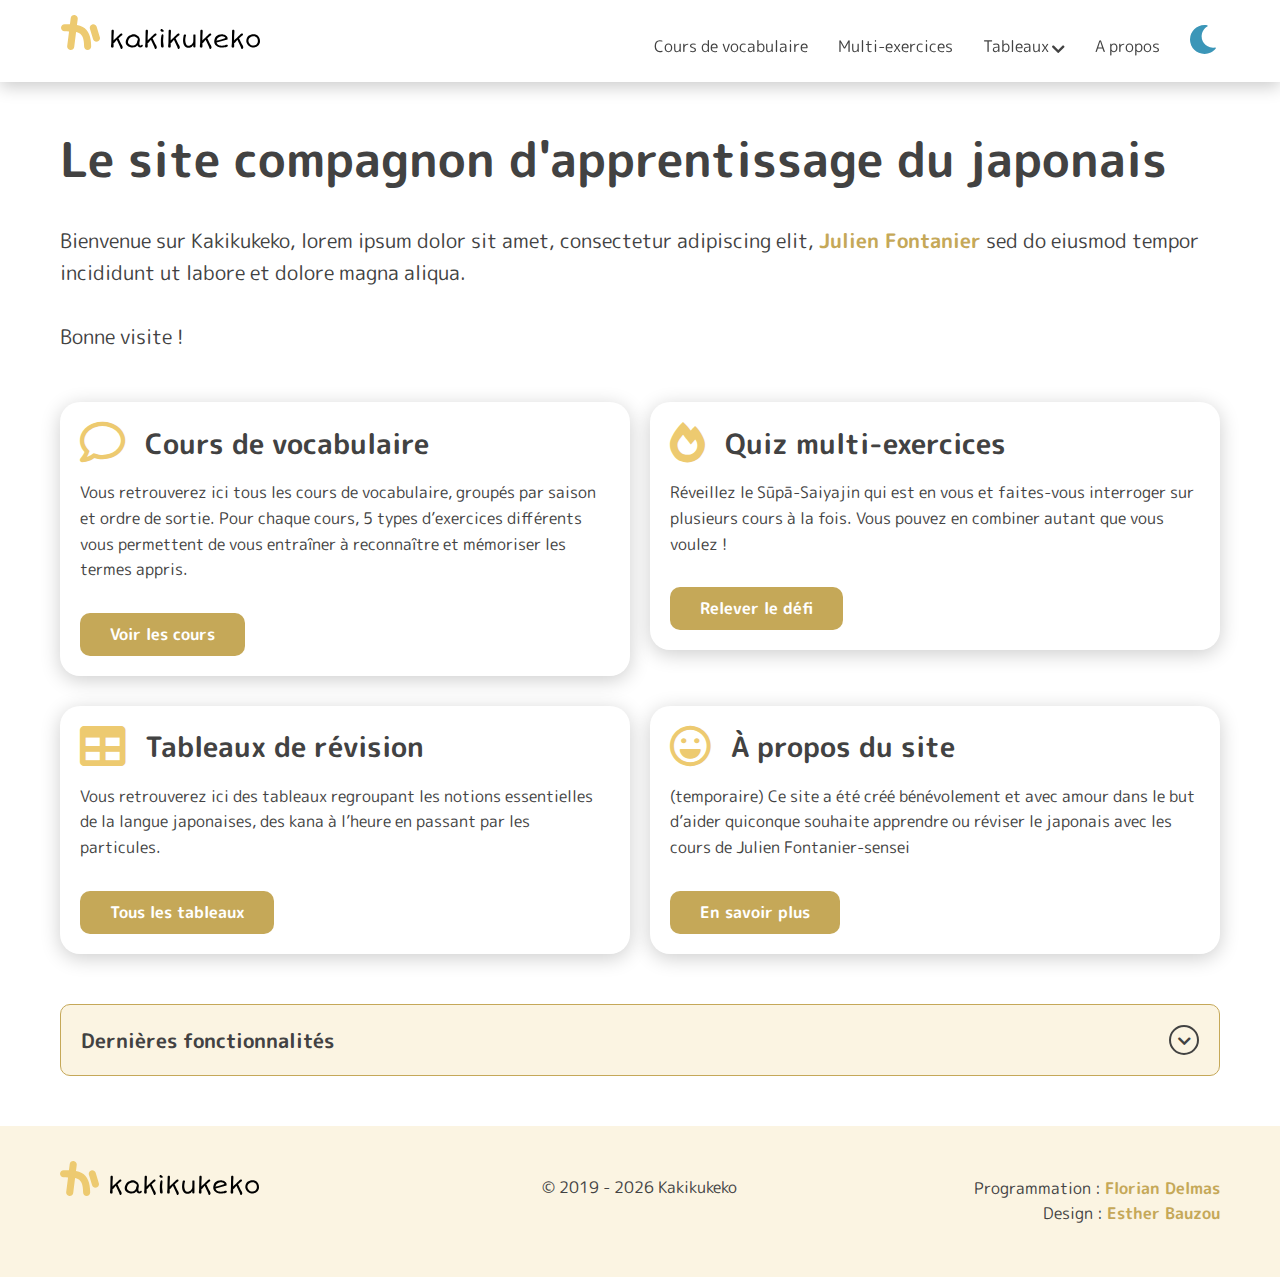
==== index.html @ 46f6f4e2 "added some classes + first draft of index page" ====
<!DOCTYPE html>
<html lang="fr">
<head>
  <meta charset="UTF-8">
  <meta http-equiv="X-UA-Compatible" content="IE=edge">
  <meta name="viewport" content="width=device-width, initial-scale=1.0">
  <title>Accueil | Kakikukeko</title>
  <link rel="stylesheet" href="styles/css/index.css">
  <link rel="stylesheet" href="styles/css/iconfont.css">
</head>
<body>

  <nav class="nav">
    <div class="nav-wrapper wrapper">
      <div class="nav-header">
        <a href="" class="nav-header--link">
          <div class="nav-header--logo"></div>
        </a>
        <div class="nav-header-hamburger" id="menuburger">
          <div class="bar bar1"></div>
          <div class="bar bar2"></div>
          <div class="bar bar3"></div>
        </div>
      </div>
      <div class="nav-container" id="menunavlist">
        <ul class="nav-menu">
          <li class="nav-menu-item">
            <a href="" class="nav-menu-item--link">Cours de vocabulaire</a>
          </li>
          <li class="nav-menu-item">
            <a href="" class="nav-menu-item--link">Multi-exercices</a>
          </li>
          <li class="nav-menu-item nav-menu-dropdown" id="menudrop">
            <span class="nav-menu-item--link">Tableaux</span>
            <span class="icon-chevron-left" id="menudropicon"></span>
            <ul class="nav-menu-dropdown-list" id="menudroplist">
              <li class="nav-menu-dropdown-list-item"><a href="" class="nav-menu-dropdown-list-item--link">Les kana</a></li>
              <li class="nav-menu-dropdown-list-item"><a href="" class="nav-menu-dropdown-list-item--link">Les nombres</a></li>
              <li class="nav-menu-dropdown-list-item"><a href="" class="nav-menu-dropdown-list-item--link">L'heure</a></li>
              <li class="nav-menu-dropdown-list-item"><a href="" class="nav-menu-dropdown-list-item--link">Les dates</a></li>
              <li class="nav-menu-dropdown-list-item"><a href="" class="nav-menu-dropdown-list-item--link">Les particules</a></li>
            </ul>
          </li>
          <li class="nav-menu-item">
            <a href="" class="nav-menu-item--link">A propos</a>
          </li>
        </ul>
        <div class="mode-dsk mode-dsk-toggle">
          <div class="mode-toggle">
            <span class="mode-dsk--sun icon-sun" title="Light mode"></span>
            <span class="mode-dsk--moon icon-moon" title="Dark mode"></span>
          </div>
        </div>
        <div class="mode-mob">
          <span class="icon-sun"></span>
          <label class="mode-mob-switch">
            <input type="checkbox" class="mode-mob-switch--input">
            <span class="mode-mob-switch--slider mode-mob-toggle" id="mode-mob-toggle"><span class="mode-mob-switch--slider--circle"></span></span>
          </label>
          <span class="icon-moon"></span>
        </div>
      </div> <!-- .nav-container -->
    </div>
  </nav>

  <main class="main">
    <div class="wrapper">
      <h1 class="page-title">Le site compagnon d'apprentissage du japonais</h1>
      <p class="regular-text">Bienvenue sur Kakikukeko, lorem ipsum dolor sit amet, consectetur adipiscing elit, <a href="">Julien Fontanier</a> sed do eiusmod tempor incididunt ut labore et dolore magna aliqua.<br><br>Bonne visite !</p>
      <section class="page-section">
        <div class="grid-2">
          <div class="grid-item">
            <div class="box-item">
              <h2 class="secondary-heading flex-heading">
                <span class="icon-bubble flex-heading--icon"></span>
                Cours de vocabulaire
              </h2>
              <p class="box-item--text">Vous retrouverez ici tous les cours de vocabulaire, groupés par saison et ordre de sortie. Pour chaque cours, 5 types d’exercices différents vous permettent de vous entraîner à reconnaître et mémoriser les termes appris.</p>
              <div class="subsection">
                <a href="" class="button-primary">
                  Voir les cours
                </a>
              </div>
            </div>
          </div> <!-- .grid-item -->
          <div class="grid-item">
            <div class="box-item">
              <h2 class="secondary-heading flex-heading">
                <span class="icon-flame flex-heading--icon"></span>
                Quiz multi-exercices
              </h2>
              <p class="box-item--text">Réveillez le Sūpā-Saiyajin qui est en vous et faites-vous interroger sur plusieurs cours à la fois. Vous pouvez en combiner autant que vous voulez !</p>
              <div class="subsection">
                <a href="" class="button-primary">
                  Relever le défi
                </a>
              </div>
            </div>
          </div> <!-- .grid-item -->
          <div class="grid-item">
            <div class="box-item">
              <h2 class="secondary-heading flex-heading">
                <span class="icon-table flex-heading--icon"></span>
                Tableaux de révision
              </h2>
              <p class="box-item--text">Vous retrouverez ici des tableaux regroupant les notions essentielles de la langue japonaises, des kana à l’heure en passant par les particules.</p>
              <div class="subsection">
                <a href="" class="button-primary">
                  Tous les tableaux
                </a>
              </div>
            </div>
          </div> <!-- .grid-item -->
          <div class="grid-item">
            <div class="box-item">
              <h2 class="secondary-heading flex-heading">
                <span class="icon-smiley flex-heading--icon"></span>
                À propos du site
              </h2>
              <p class="box-item--text">(temporaire) Ce site a été créé bénévolement et avec amour dans le but d’aider quiconque souhaite apprendre ou réviser le japonais avec les cours de Julien Fontanier-sensei</p>
              <div class="subsection">
                <a href="" class="button-primary">
                  En savoir plus
                </a>
              </div>
            </div>
          </div> <!-- .grid-item -->
        </div>
      </section>
      <section class="page-section">
        <div class="box-info">
          <div class="accordion">
            <div class="accordion-toggle">
              <h3 class="box-info--heading">Dernières fonctionnalités</h3>
              <span class="icon-chevron-left accordion-toggle--icon"></span>
            </div>
            <div class="accordion-content">
              <ul class="box-info--text">
                <li>blabla</li>
                <li>yyyoooo</li>
                <li>Lorem ipsum dolor sit, amet consectetur adipisicing elit. Fuga reprehenderit sunt debitis ipsam labore corrupti quasi eaque quam accusantium cupiditate?</li>
                <li>Lorem ipsum dolor sit amet, consectetur adipisicing elit. Alias, in?</li>
                <li>caca</li>
              </ul>
            </div>
          </div> <!-- .accordion -->
        </div> <!-- .box-info -->
      </section>
    </div>
  </main>

  <footer class="footer">
    <div class="wrapper">
      <div class="footer-grid">
        <div class="footer--logo"></div>
        <div class="footer-copyright">&copy; 2019 - <script>document.write(new Date().getFullYear())</script> Kakikukeko</div>
        <div class="footer-credits">
          <p class="footer-credits--item">Programmation : <a href="mailto:flo.delmas@protonmail.com" target="_blank" class="footer-credits--item--link">Florian Delmas</a></p>
          <p class="footer-credits--item">Design : <a href="http://petitchampi.me/fr" target="_blank" class="footer-credits--item--link">Esther Bauzou</a></p>
        </div>
      </div>
    </div>
  </footer>

  <script src="scripts/darkmode.js"></script>
  <script src="scripts/dropdown.js"></script>
  <script src="scripts/accordion.js"></script>
  <script src="scripts/nav-tabs.js"></script>
  <script src="scripts/menu.js"></script>
</body>
</html>
---- styles/css/index.css ----
@charset "UTF-8";
@import url("https://fonts.googleapis.com/css2?family=M+PLUS+Rounded+1c:wght@300;400;500;800&display=swap");
:root {
  --color-body: #fff;
  --color-text: #424242;
  --color-primary: #C5A858;
  --color-primary-alt: #edca70;
  --color-primary-background: rgba(237, 202, 112, .2);
  --color-secondary: #3B96B8;
  --color-secondary-background: rgba(59, 150, 184, .2);
  --color-gray-background: rgba(0,0,0,.05);
  --color-subtitles: rgba(0,0,0,.4);
  --color-shadow: rgba(0,0,0,.2);
  --color-green: #549245;
  --color-red: #a94e54;
  --color-table-borders: #d7d7d7;
  --logo-img-path: url("../../assets/img/kakikukeko-logo-lightmode.svg");
}

.darkmode {
  --color-body: #424242;
  --color-text: #fff;
  --color-primary: #edca70;
  --color-primary-alt: #C5A858;
  --color-primary-background: rgba(197, 168, 88, .2);
  --color-secondary: #A1E1FB;
  --color-secondary-background: rgba(161, 225, 251, .2);
  --color-gray-background: rgba(255,255,255,.2);
  --color-subtitles: rgba(255,255,255,.6);
  --color-shadow: rgba(255,255,255,.3);
  --color-green: #97C38C;
  --color-red: #E5A0A4;
  --color-table-borders: #acacac;
  --logo-img-path: url("../../assets/img/kakikukeko-logo-darkmode.svg");
}

.wrapper {
  max-width: 1200px;
  margin: auto;
  padding: 0 20px;
}

.main {
  padding: 50px 0;
  margin-top: 60px;
}
@media screen and (min-width: 768px) {
  .main {
    margin-top: 75px;
  }
}

.page-section {
  margin-top: 50px;
}

.subsection {
  margin-top: 30px;
}

.grid-2 {
  display: grid;
  column-gap: 20px;
  row-gap: 30px;
}
@media screen and (min-width: 768px) {
  .grid-2 {
    grid-template-columns: repeat(2, 1fr);
  }
}

.grid-3 {
  display: grid;
  column-gap: 20px;
  row-gap: 30px;
}
@media screen and (min-width: 768px) {
  .grid-3 {
    grid-template-columns: repeat(2, 1fr);
  }
}
@media screen and (min-width: 892px) {
  .grid-3 {
    grid-template-columns: repeat(3, 1fr);
  }
}

.page-title {
  font-size: 2.5rem;
  font-weight: bold;
  margin-top: 0;
  line-height: 140%;
}
@media screen and (min-width: 768px) {
  .page-title {
    font-size: 3rem;
  }
}

.page-subtitle {
  text-transform: uppercase;
  font-weight: bold;
  margin: 0;
  font-size: 1rem;
  letter-spacing: 0.1rem;
  color: var(--color-subtitles);
}

.secondary-heading {
  font-size: 1.75rem;
  font-weight: bold;
  line-height: 140%;
  margin: 0;
}

.item-heading {
  font-size: 1.75rem;
  font-weight: 400;
  line-height: 140%;
  margin: 0;
}

.regular-text {
  font-size: 1.25rem;
  font-weight: 400;
  line-height: 160%;
}

.small-text {
  font-size: 1rem;
  font-weight: 400;
}

.exercise-word {
  font-size: 3rem;
  font-weight: lighter;
}

.flex-heading {
  display: flex;
  align-items: center;
}
.flex-heading--icon {
  color: var(--color-primary-alt);
  display: inline-block;
  margin-right: 20px;
  font-size: 1.5em;
}

* {
  transition: color ease 0.1s, background-color ease 0.2s;
  box-sizing: border-box;
}

body {
  margin: 0;
  padding: 0;
  background-color: var(--color-body);
  color: var(--color-text);
  font-family: "m plus rounded 1c", sans-serif;
}

a {
  text-decoration: none;
}

p, ul {
  line-height: 160%;
}
p a, ul a {
  color: var(--color-primary);
  text-decoration: none;
  font-weight: bold;
}

.nav {
  overflow: auto;
}
@media screen and (min-width: 892px) {
  .nav {
    position: fixed;
    top: 0;
    left: 0;
    z-index: 10;
    width: 100%;
    display: flex;
    padding-top: 10px;
    background-color: var(--color-body);
    box-shadow: 0px 5px 16px 0px var(--color-shadow);
    overflow: visible;
  }
}
.nav-wrapper {
  display: flex;
  justify-content: space-between;
  width: 100%;
}
.nav-header {
  position: fixed;
  top: 0;
  width: 100%;
  left: 0;
  z-index: 10;
  display: flex;
  justify-content: space-between;
  align-items: center;
  padding: 5px 20px;
  background-color: var(--color-body);
  box-shadow: 0px 5px 16px 0px var(--color-shadow);
}
@media screen and (min-width: 892px) {
  .nav-header {
    display: inline-block;
    position: static;
    flex: 1;
    box-shadow: none;
    padding: 5px 0;
  }
}
.nav-header--link {
  display: inline-block;
}
.nav-header--logo {
  width: 50px;
  height: 35px;
  background: url(../../assets/img/kakikukeko-logo-mobile.svg) no-repeat;
  background-size: contain;
}
@media screen and (min-width: 892px) {
  .nav-header--logo {
    background: var(--logo-img-path) no-repeat center;
    width: 200px;
  }
}
.nav-header-hamburger {
  height: 50px;
  width: 50px;
  padding: 10px;
  margin: 0 -10px 0 0;
  display: flex;
  flex-direction: column;
  justify-content: space-between;
}
@media screen and (min-width: 892px) {
  .nav-header-hamburger {
    display: none;
  }
}
.nav-header-hamburger .bar {
  width: 100%;
  height: 3px;
  background-color: var(--color-text);
  transition: transform ease 0.2s, opacity ease 0.2s;
}
.nav-header-hamburger-open .bar1 {
  transform: translateY(13px) rotate(45deg);
}
.nav-header-hamburger-open .bar2 {
  opacity: 0;
}
.nav-header-hamburger-open .bar3 {
  transform: translateY(-14px) rotate(-45deg);
}
.nav-container {
  position: fixed;
  top: 50px;
  bottom: 0;
  right: 0;
  left: 0;
  z-index: 10;
  overflow: auto;
  background-color: var(--color-body);
  padding: 50px 50px 50px;
  opacity: 0;
  visibility: hidden;
  transition: opacity ease 0.2s, visibility ease 0.2s, background-color ease 0.2s;
}
@media screen and (min-width: 892px) {
  .nav-container {
    visibility: visible;
    opacity: 1;
    background-color: transparent;
    display: flex;
    position: static;
    padding: 0;
    overflow: visible;
  }
}
.nav-container-open {
  opacity: 1;
  visibility: visible;
}
.nav-container .mode-dsk {
  padding: 15px 0 15px 30px;
}
.nav-container .mode-dsk .mode-toggle {
  width: 30px;
}
.nav-menu {
  list-style: none;
  padding: 0;
  margin: 0 0 50px;
  font-size: 1.25rem;
}
@media screen and (min-width: 892px) {
  .nav-menu {
    display: flex;
    margin: 0;
  }
}
.nav-menu-item--link {
  display: inline-block;
  padding: 20px 0;
  color: var(--color-text);
  text-decoration: none;
  font-weight: 400;
  transition: color ease 0.2s;
}
.nav-menu-item--link:hover {
  color: var(--color-primary);
}
@media screen and (min-width: 892px) {
  .nav-menu-item--link {
    padding: 20px 0 20px 30px;
    font-size: 1rem;
  }
}
.nav-menu-item .icon-chevron-left {
  font-size: 1rem;
  display: inline-block;
  padding: 10px 14px;
  transform: rotate(-90deg);
  transition: transform ease 0.2s;
}
.nav-menu-item .icon-chevron-left-rotated {
  transform: rotate(90deg);
}
@media screen and (min-width: 892px) {
  .nav-menu-item .icon-chevron-left-rotated {
    transform: rotate(-90deg);
  }
}
@media screen and (min-width: 892px) {
  .nav-menu-item .icon-chevron-left {
    padding: 0;
    padding-right: 3px;
    font-size: 0.8rem;
  }
}
.nav-menu-dropdown {
  color: var(--color-text);
  position: relative;
}
@media screen and (min-width: 892px) {
  .nav-menu-dropdown:hover > .nav-menu-dropdown-list {
    opacity: 1;
    visibility: visible;
  }
}
.nav-menu-dropdown-list {
  list-style: none;
  font-size: 1rem;
  margin: 0;
  padding-left: 30px;
  transition: all ease 0.4s;
  max-height: 0;
  overflow: hidden;
}
@media screen and (min-width: 892px) {
  .nav-menu-dropdown-list {
    position: absolute;
    opacity: 0;
    visibility: hidden;
    max-height: 1000px;
    z-index: 20;
    background-color: var(--color-body);
    border-radius: 10px;
    box-shadow: 0px 5px 20px 0px var(--color-shadow);
    padding: 10px 30px 10px 50px;
    white-space: nowrap;
  }
}
.nav-menu-dropdown-list-item::marker {
  content: "—  ";
  color: var(--color-primary);
}
.nav-menu-dropdown-list-item--link {
  display: inline-block;
  padding: 10px 0;
  text-decoration: none;
  color: var(--color-text);
  transition: color ease 0.2s;
}
.nav-menu-dropdown-list-item--link:hover {
  color: var(--color-primary);
}
.nav-menu-dropdown .menulist-expanded {
  min-height: 10px;
}

.footer {
  background-color: var(--color-primary-background);
  padding: 50px 0;
}
.footer-grid {
  display: grid;
  text-align: center;
}
@media screen and (min-width: 892px) {
  .footer-grid {
    grid-template-columns: repeat(3, 1fr);
  }
}
.footer--logo {
  background: var(--logo-img-path) no-repeat left;
  width: 200px;
  height: 35px;
  margin: 0 auto 50px;
}
@media screen and (min-width: 892px) {
  .footer--logo {
    margin: -15px 0 0;
  }
}
.footer-credits {
  margin-top: 30px;
}
@media screen and (min-width: 892px) {
  .footer-credits {
    margin: 0;
    text-align: right;
  }
}
.footer-credits--item {
  margin: 0;
}
.footer-credits--item--link {
  text-decoration: none;
  color: var(--color-primary);
  font-weight: bold;
}

.mode-mob {
  display: flex;
  align-items: center;
}
@media screen and (min-width: 892px) {
  .mode-mob {
    display: none;
  }
}
.mode-mob .icon-sun, .mode-mob .icon-moon {
  color: var(--color-primary);
  font-size: 28px;
}
.mode-mob .icon-moon {
  color: var(--color-secondary);
}
.mode-mob-switch {
  position: relative;
  display: inline-block;
  width: 60px;
  height: 36px;
  margin: 0 20px;
}
.mode-mob-switch--input {
  opacity: 0;
  width: 0;
  height: 0;
}
.mode-mob-switch--slider {
  position: absolute;
  cursor: pointer;
  top: 0;
  left: 0;
  right: 0;
  bottom: 0;
  border: 1px solid var(--color-text);
  transition: 0.4s;
  box-shadow: inset 3px 3px 5px rgba(136, 136, 136, 0.5);
  border-radius: 50px;
}
.mode-mob-switch--slider--circle {
  position: absolute;
  content: "";
  height: 26px;
  width: 26px;
  left: 4px;
  bottom: 4px;
  background-color: var(--color-text);
  transition: 0.4s;
  border-radius: 50%;
}

.mode-dsk {
  cursor: pointer;
  display: none;
}
@media screen and (min-width: 892px) {
  .mode-dsk {
    display: inline-block;
  }
}
.mode-dsk--sun, .mode-dsk--moon {
  font-size: 30px;
}
.mode-dsk--sun {
  color: var(--color-primary);
}
.mode-dsk--moon {
  color: var(--color-secondary);
}

.form-label {
  font-size: 1rem;
}
.form-input, .form-select--list {
  display: block;
  width: 100%;
  padding: 0.5rem 0.7rem;
  font-family: inherit;
  font-size: 1rem;
  border-radius: 10px;
  border: 1px solid var(--color-text);
  transition: box-shadow ease 0.2s;
}
.form-input:focus, .form-select--list:focus {
  outline: none;
  box-shadow: 0 0 5px var(--color-secondary);
}
.form-select {
  position: relative;
}
.form-select--list {
  -webkit-appearance: none;
  appearance: none;
  text-rendering: auto;
  cursor: pointer;
}
.form-select--chevron:before {
  color: gray;
  display: inline-block;
  transform: rotate(-90deg);
  position: absolute;
  top: 35%;
  right: 16px;
  pointer-events: none;
}
.form-feedback {
  background-color: var(--color-gray-background);
  border-radius: 10px;
  padding: 20px 30px;
}
.form-feedback--heading {
  margin-top: 0;
  font-weight: bold;
  font-size: 1.25rem;
}
.form-feedback-results {
  display: flex;
  gap: 30px;
  margin: 30px 0;
}
.form-feedback-results--item {
  flex-basis: 50%;
  font-size: 1.75rem;
}
.form-feedback-results--item .icon-check {
  color: var(--color-green);
}
.form-feedback-results--item .icon-cross {
  color: var(--color-red);
}
.form-feedback--helptext {
  margin: 0;
  font-size: 1rem;
}

.check-container {
  display: inline-block;
  position: relative;
  padding-left: 30px;
  cursor: pointer;
  user-select: none;
}
.check-container--checkbox {
  position: absolute;
  opacity: 0;
  cursor: pointer;
  height: 0;
  width: 0;
}
.check-container--checkbox:checked ~ .check-container--checkmark {
  background-color: var(--color-secondary);
}
.check-container--checkbox:checked ~ .check-container--checkmark:after {
  display: block;
}
.check-container--checkmark {
  position: absolute;
  top: 0;
  left: 0;
  height: 20px;
  width: 20px;
  border: 2px solid var(--color-secondary);
  border-radius: 5px;
}
.check-container--checkmark:after {
  content: "";
  position: absolute;
  display: none;
  left: 5px;
  top: 2px;
  width: 5px;
  height: 8px;
  border: solid var(--color-body);
  border-width: 0 2px 2px 0;
  transform: rotate(45deg);
}
.check-container--radio {
  position: absolute;
  opacity: 0;
  cursor: pointer;
  height: 0;
  width: 0;
}
.check-container--radio:checked ~ .check-container--radiomark {
  background-color: var(--color-secondary);
}
.check-container--radio:checked ~ .check-container--radiomark:after {
  display: block;
}
.check-container--radiomark {
  position: absolute;
  top: 0;
  left: 0;
  height: 20px;
  width: 20px;
  border: 2px solid var(--color-secondary);
  border-radius: 50px;
}
.check-container--radiomark:after {
  content: "";
  position: absolute;
  display: none;
  left: 4px;
  top: 4px;
  width: 8px;
  height: 8px;
  border-radius: 50px;
  background-color: var(--color-body);
  transform: rotate(45deg);
}

.button-inner-container {
  display: flex;
  align-items: center;
}
.button-form, .button-primary, .button-secondary, .button-dropdown {
  display: inline-block;
  cursor: pointer;
  border: none;
  padding: 10px 30px;
  font-family: inherit;
  font-size: 1rem;
  border-radius: 10px;
  transition: all ease 0.2s;
}
.button-form span[class*=icon-], .button-primary span[class*=icon-], .button-secondary span[class*=icon-], .button-dropdown span[class*=icon-] {
  margin-right: 12px;
}
.button-form .icon-file, .button-primary .icon-file, .button-secondary .icon-file, .button-dropdown .icon-file {
  font-size: 1.5rem;
  line-height: 0;
}
.button-form .icon-file:before, .button-primary .icon-file:before, .button-secondary .icon-file:before, .button-dropdown .icon-file:before {
  margin-right: 10px;
}
.button-form {
  color: var(--color-body);
  background-color: var(--color-secondary);
  font-weight: bold;
}
.button-form:hover {
  opacity: 0.8;
}
.button-primary {
  color: var(--color-body);
  background-color: var(--color-primary);
  font-weight: bold;
}
.button-primary:hover {
  opacity: 0.8;
}
.button-primary span[class*=icon-] {
  color: var(--color-body);
}
.button-secondary {
  color: var(--color-text);
  background-color: var(--color-body);
  border: 2px solid var(--color-primary);
  font-weight: 500;
  padding: 8px 28px;
}
.button-secondary:hover {
  background-color: var(--color-primary-background);
}
.button-secondary span[class*=icon-] {
  color: var(--color-primary);
}
.button-dropdown {
  background-color: var(--color-body);
  color: var(--color-text);
  border: 2px solid var(--color-secondary);
  font-weight: 500;
  padding: 8px 35px 8px 20px;
  position: relative;
}
.button-dropdown:hover, .button-dropdown:focus {
  background-color: var(--color-secondary-background);
}
.button-dropdown .icon-chevron-left:before {
  display: inline-block;
  transform: rotate(-90deg);
  position: absolute;
  top: 38%;
  right: 16px;
  font-size: 0.7rem;
  pointer-events: none;
  margin-right: 0;
}
.button-dropdown-content {
  visibility: hidden;
  opacity: 0;
  position: absolute;
  top: 45px;
  background-color: var(--color-body);
  min-width: 120px;
  overflow: auto;
  border-radius: 10px;
  box-shadow: 0px 5px 16px 0px var(--color-shadow);
  z-index: 1;
  transition: visibility ease 0.2s, opacity ease 0.2s;
}
.button-dropdown-content--item {
  color: var(--color-text);
  padding: 12px 16px;
  text-decoration: none;
  display: block;
}
.button-dropdown-content--item:hover {
  background-color: var(--color-secondary-background);
}

.dropdown-container {
  position: relative;
  display: inline-block;
}

.show-dropdown {
  visibility: visible;
  opacity: 1;
}

.box-info {
  background-color: var(--color-primary-background);
  border: 1px solid var(--color-primary);
  border-radius: 10px;
  padding: 20px;
}
.box-info--heading {
  margin: 0;
  font-size: 1.25rem;
}
.box-info--text {
  margin-bottom: 0;
}
.box-item {
  border-radius: 20px;
  padding: 20px;
  box-shadow: 0 4px 20px var(--color-shadow);
}
.box-item--text {
  margin-bottom: 0;
}

.accordion-toggle {
  display: flex;
  gap: 10px;
  justify-content: space-between;
  align-items: center;
  cursor: pointer;
  width: 100%;
  transition: 0.4s;
}
.accordion-toggle--icon {
  display: inline-flex;
  align-items: center;
  justify-content: center;
  width: 30px;
  height: 30px;
  font-size: 0.8rem;
  border: 2px solid var(--color-text);
  border-radius: 50%;
  transform: rotate(-90deg);
  padding: 2px 2px 0 0;
  transition: 0.2s;
}
.accordion-content {
  max-height: 0;
  overflow: hidden;
  transition: max-height 0.2s ease-out;
}
.accordion-show {
  min-height: 100px;
}
.accordion-icon-rotate {
  transform: rotate(90deg);
}

.navtabs {
  display: flex;
}
.navtabs-container {
  display: inline-flex;
  border: 2px solid var(--color-secondary);
  border-radius: 10px;
  overflow: hidden;
  overflow-x: auto;
  max-width: 100%;
  font-size: 0;
}
.navtabs-tablink {
  min-width: 130px;
  display: inline-block;
  cursor: pointer;
  color: var(--color-text);
  background-color: var(--color-body);
  border: none;
  border-right: 2px solid var(--color-secondary);
  padding: 10px 30px;
  font-family: inherit;
  font-size: 1rem;
  font-weight: 500;
  margin: 0;
  transition: background-color ease 0.2s, color ease 0.2s;
}
.navtabs-tablink:last-child {
  border-right: none;
}
.navtabs-tablink:hover {
  background-color: var(--color-secondary-background);
}
.navtabs-tablink-active, .navtabs-tablink-active:hover {
  background-color: var(--color-secondary);
  color: var(--color-body);
}
.navtabs-content {
  margin-top: 30px;
  display: none;
}
.navtabs-content-active {
  display: block;
}

.tcontainer {
  padding: 0;
  overflow: hidden;
}
.tcontainer-header {
  padding: 20px;
}
@media screen and (min-width: 768px) {
  .tcontainer-header {
    display: flex;
    justify-content: space-between;
    gap: 20px;
  }
}
.tcontainer-header--title {
  text-transform: uppercase;
  letter-spacing: 0.1rem;
  font-size: 1rem;
  text-align: center;
  margin: 10px 0;
}
.tcontainer-header-controls {
  display: flex;
  justify-content: space-between;
  align-items: center;
  margin-top: 30px;
  gap: 20px;
}
@media screen and (min-width: 768px) {
  .tcontainer-header-controls {
    margin: 0;
  }
}
.tcontainer-header-controls--icon {
  font-size: 1.5rem;
  cursor: pointer;
}
.tcontainer-table {
  overflow: auto;
}
.tcontainer-table table {
  border-top: 1px solid var(--color-table-borders);
  border-collapse: collapse;
  min-width: 100%;
}
.tcontainer-table table tr:nth-child(even) {
  background-color: var(--color-primary-background);
}
.tcontainer-table table tr th, .tcontainer-table table tr td {
  padding: 10px 20px;
  border-right: 1px solid var(--color-table-borders);
}
.tcontainer-table table tr th:last-child, .tcontainer-table table tr td:last-child {
  border: none;
}
.tcontainer-table table tr th {
  font-weight: 500;
  text-align: left;
}
.tcontainer-table table tbody:last-child {
  border-bottom: none;
}
.tcontainer-table table tbody:nth-child(even) {
  background-color: var(--color-primary-background);
}
.tcontainer-table table tbody .tr-combo {
  border-top: 1px solid var(--color-table-borders);
}
.tcontainer-table table tbody .tr-combo:first-child {
  border-top: none;
}
.tcontainer-table table tbody .tr-combo:nth-child(even) {
  background-color: transparent;
}

.sep-bottom {
  border-bottom: 1px solid var(--color-table-borders);
}

.multiselect {
  display: grid;
  gap: 10px;
}
@media screen and (min-width: 768px) {
  .multiselect {
    grid-template-columns: repeat(2, 1fr);
  }
}
.multiselect-item {
  border: 1px solid var(--color-text);
  border-radius: 10px;
  display: flex;
  overflow: hidden;
  cursor: pointer;
}
.multiselect-item--label {
  display: inline-block;
  height: 100%;
  font-weight: bold;
  font-size: 0.8rem;
  text-transform: uppercase;
  line-height: 200%;
  letter-spacing: 0.1rem;
  padding: 8px 10px;
}
.multiselect-item--label.s1 {
  background-color: var(--color-primary-alt);
}
.multiselect-item--label.s2 {
  background-color: var(--color-primary);
  color: var(--color-body);
}
.multiselect-item--label.bonus {
  background-color: var(--color-primary-background);
}
.multiselect-item--title {
  display: inline-block;
  padding: 8px 10px;
}
.multiselect-item.active {
  background-color: var(--color-green);
  color: var(--color-body);
}
.multiselect-item.active .multiselect-item--label {
  background-color: var(--color-body);
  color: var(--color-text);
}

/*# sourceMappingURL=index.css.map */
---- styles/css/iconfont.css ----
@font-face {
  font-family: 'kakikukeko-iconfont';
  src:  url('../../assets/fonts/kakikukeko-iconfont.eot?kyennj');
  src:  url('../../assets/fonts/kakikukeko-iconfont.eot?kyennj#iefix') format('embedded-opentype'),
    url('../../assets/fonts/kakikukeko-iconfont.ttf?kyennj') format('truetype'),
    url('../../assets/fonts/kakikukeko-iconfont.woff?kyennj') format('woff'),
    url('../../assets/fonts/kakikukeko-iconfont.svg?kyennj#kakikukeko-iconfont') format('svg');
  font-weight: normal;
  font-style: normal;
  font-display: block;
}

[class^="icon-"], [class*=" icon-"] {
  /* use !important to prevent issues with browser extensions that change fonts */
  font-family: 'kakikukeko-iconfont' !important;
  font-style: normal;
  font-weight: normal;
  font-variant: normal;
  text-transform: none;
  line-height: 1;

  /* Better Font Rendering =========== */
  -webkit-font-smoothing: antialiased;
  -moz-osx-font-smoothing: grayscale;
}

.icon-hash:before {
  content: "\e900";
}
.icon-table:before {
  content: "\e901";
}
.icon-smiley:before {
  content: "\e902";
}
.icon-bubble:before {
  content: "\e903";
}
.icon-check:before {
  content: "\e904";
}
.icon-cross:before {
  content: "\e905";
}
.icon-file:before {
  content: "\e906";
}
.icon-shuffle:before {
  content: "\e907";
}
.icon-clock:before {
  content: "\e908";
}
.icon-calendar:before {
  content: "\e909";
}
.icon-moon:before {
  content: "\e90a";
}
.icon-sun:before {
  content: "\e90b";
}
.icon-chevron-left:before {
  content: "\e90c";
}
.icon-flame:before {
  content: "\e90d";
}
.icon-kana-a:before {
  content: "\e90e";
}
.icon-kana-wa:before {
  content: "\e90f";
}
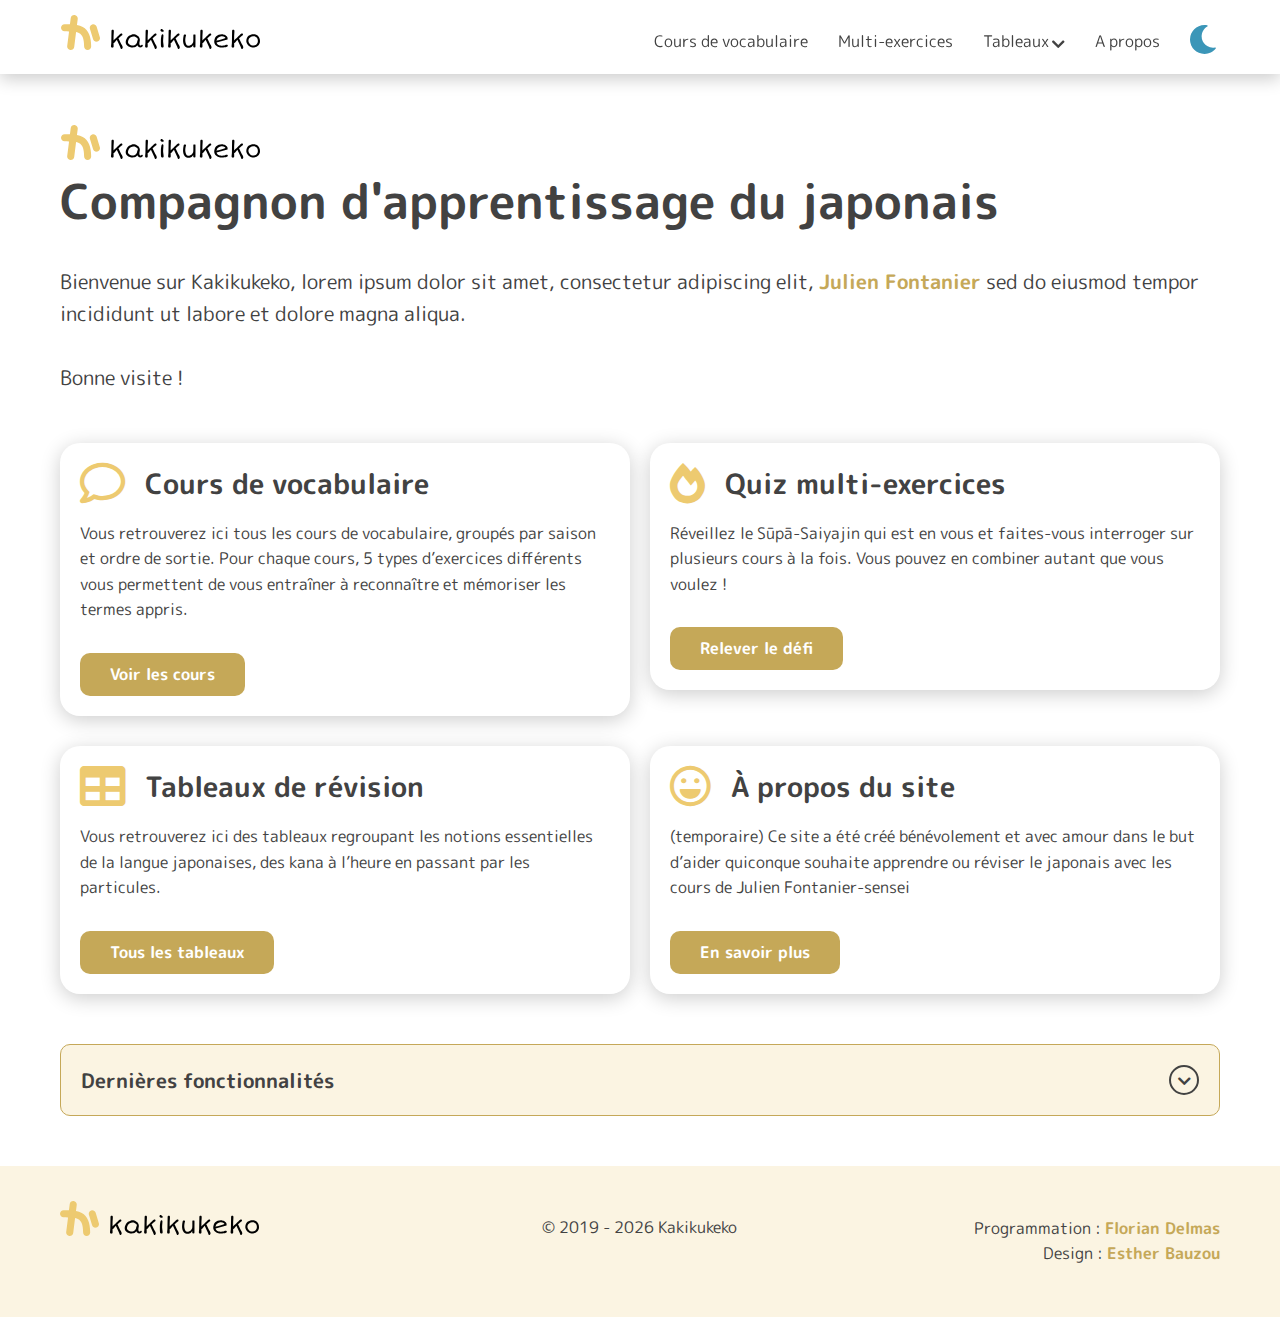
==== commit 80c24f21: "finished homepage layout" ====
--- a/index.html
+++ b/index.html
@@ -65,7 +65,8 @@
 
   <main class="main">
     <div class="wrapper">
-      <h1 class="page-title">Le site compagnon d'apprentissage du japonais</h1>
+      <div class="logo"></div>
+      <h1 class="page-title">Compagnon d'apprentissage du japonais</h1>
       <p class="regular-text">Bienvenue sur Kakikukeko, lorem ipsum dolor sit amet, consectetur adipiscing elit, <a href="">Julien Fontanier</a> sed do eiusmod tempor incididunt ut labore et dolore magna aliqua.<br><br>Bonne visite !</p>
       <section class="page-section">
         <div class="grid-2">
@@ -77,7 +78,7 @@
               </h2>
               <p class="box-item--text">Vous retrouverez ici tous les cours de vocabulaire, groupés par saison et ordre de sortie. Pour chaque cours, 5 types d’exercices différents vous permettent de vous entraîner à reconnaître et mémoriser les termes appris.</p>
               <div class="subsection">
-                <a href="" class="button-primary">
+                <a href="vocabulaire.html" class="button-primary">
                   Voir les cours
                 </a>
               </div>
@@ -91,7 +92,7 @@
               </h2>
               <p class="box-item--text">Réveillez le Sūpā-Saiyajin qui est en vous et faites-vous interroger sur plusieurs cours à la fois. Vous pouvez en combiner autant que vous voulez !</p>
               <div class="subsection">
-                <a href="" class="button-primary">
+                <a href="multi-exo.html" class="button-primary">
                   Relever le défi
                 </a>
               </div>
@@ -105,7 +106,7 @@
               </h2>
               <p class="box-item--text">Vous retrouverez ici des tableaux regroupant les notions essentielles de la langue japonaises, des kana à l’heure en passant par les particules.</p>
               <div class="subsection">
-                <a href="" class="button-primary">
+                <a href="tableaux.html" class="button-primary">
                   Tous les tableaux
                 </a>
               </div>
@@ -119,7 +120,7 @@
               </h2>
               <p class="box-item--text">(temporaire) Ce site a été créé bénévolement et avec amour dans le but d’aider quiconque souhaite apprendre ou réviser le japonais avec les cours de Julien Fontanier-sensei</p>
               <div class="subsection">
-                <a href="" class="button-primary">
+                <a href="a-propos.html" class="button-primary">
                   En savoir plus
                 </a>
               </div>
@@ -136,11 +137,11 @@
             </div>
             <div class="accordion-content">
               <ul class="box-info--text">
-                <li>blabla</li>
-                <li>yyyoooo</li>
+                <li>Lorem ipsum dolor sit, amet consectetur adipisicing elit. Ab, explicabo.</li>
+                <li>Lorem ipsum, dolor sit amet consectetur adipisicing elit. Voluptatem, asperiores!</li>
                 <li>Lorem ipsum dolor sit, amet consectetur adipisicing elit. Fuga reprehenderit sunt debitis ipsam labore corrupti quasi eaque quam accusantium cupiditate?</li>
                 <li>Lorem ipsum dolor sit amet, consectetur adipisicing elit. Alias, in?</li>
-                <li>caca</li>
+                <li>Lorem ipsum dolor sit amet.</li>
               </ul>
             </div>
           </div> <!-- .accordion -->
--- a/styles/css/index.css
+++ b/styles/css/index.css
@@ -89,7 +89,7 @@
   font-size: 2.5rem;
   font-weight: bold;
   margin-top: 0;
-  line-height: 140%;
+  line-height: 130%;
 }
 @media screen and (min-width: 768px) {
   .page-title {
@@ -145,6 +145,15 @@
   display: inline-block;
   margin-right: 20px;
   font-size: 1.5em;
+}
+
+.logo {
+  width: 50px;
+  height: 35px;
+  background: var(--logo-img-path) no-repeat center;
+  background-size: contain;
+  width: 200px;
+  margin-bottom: 10px;
 }
 
 * {
@@ -314,6 +323,7 @@
   color: var(--color-text);
   text-decoration: none;
   font-weight: 400;
+  line-height: 140%;
   transition: color ease 0.2s;
 }
 .nav-menu-item--link:hover {
@@ -387,6 +397,7 @@
 .nav-menu-dropdown-list-item--link {
   display: inline-block;
   padding: 10px 0;
+  font-weight: 400;
   text-decoration: none;
   color: var(--color-text);
   transition: color ease 0.2s;
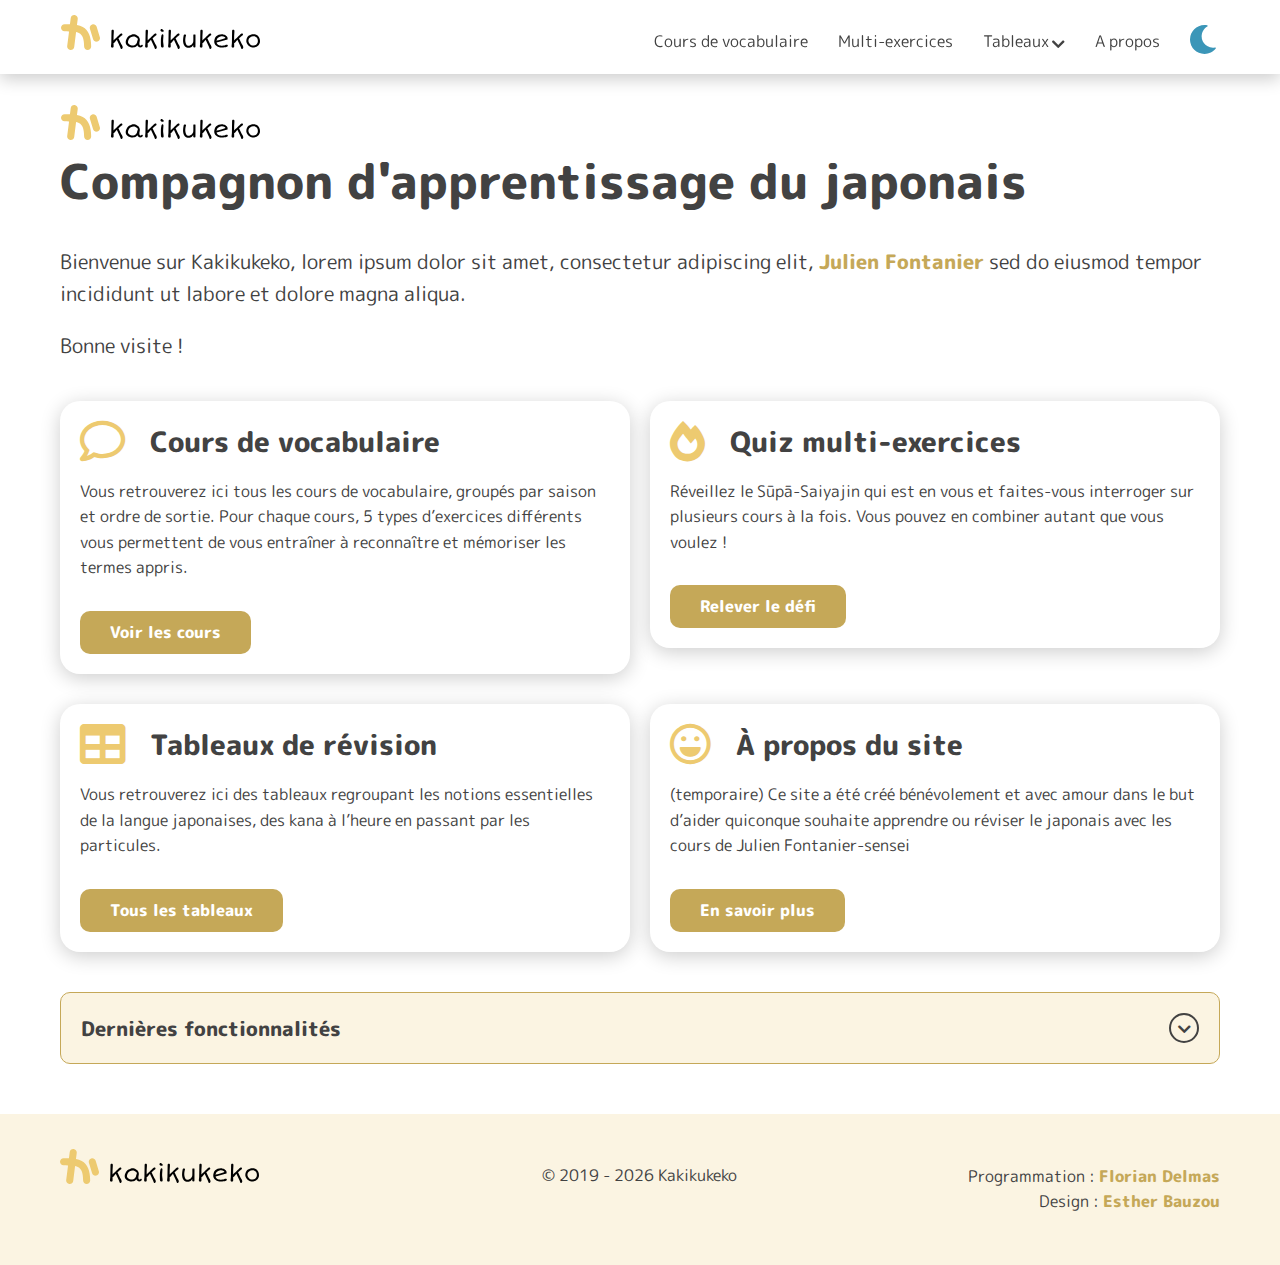
==== commit a80d4d1a: "multiselect script + multi-lesson page" ====
--- a/index.html
+++ b/index.html
@@ -13,7 +13,7 @@
   <nav class="nav">
     <div class="nav-wrapper wrapper">
       <div class="nav-header">
-        <a href="" class="nav-header--link">
+        <a href="index.html" class="nav-header--link">
           <div class="nav-header--logo"></div>
         </a>
         <div class="nav-header-hamburger" id="menuburger">
@@ -25,24 +25,24 @@
       <div class="nav-container" id="menunavlist">
         <ul class="nav-menu">
           <li class="nav-menu-item">
-            <a href="" class="nav-menu-item--link">Cours de vocabulaire</a>
+            <a href="vocabulaire.html" class="nav-menu-item--link">Cours de vocabulaire</a>
           </li>
           <li class="nav-menu-item">
-            <a href="" class="nav-menu-item--link">Multi-exercices</a>
+            <a href="multi-exo.html" class="nav-menu-item--link">Multi-exercices</a>
           </li>
           <li class="nav-menu-item nav-menu-dropdown" id="menudrop">
             <span class="nav-menu-item--link">Tableaux</span>
             <span class="icon-chevron-left" id="menudropicon"></span>
             <ul class="nav-menu-dropdown-list" id="menudroplist">
-              <li class="nav-menu-dropdown-list-item"><a href="" class="nav-menu-dropdown-list-item--link">Les kana</a></li>
-              <li class="nav-menu-dropdown-list-item"><a href="" class="nav-menu-dropdown-list-item--link">Les nombres</a></li>
-              <li class="nav-menu-dropdown-list-item"><a href="" class="nav-menu-dropdown-list-item--link">L'heure</a></li>
-              <li class="nav-menu-dropdown-list-item"><a href="" class="nav-menu-dropdown-list-item--link">Les dates</a></li>
-              <li class="nav-menu-dropdown-list-item"><a href="" class="nav-menu-dropdown-list-item--link">Les particules</a></li>
+              <li class="nav-menu-dropdown-list-item"><a href="tableaux/kana.html" class="nav-menu-dropdown-list-item--link">Les kana</a></li>
+              <li class="nav-menu-dropdown-list-item"><a href="tableaux/nombres.html" class="nav-menu-dropdown-list-item--link">Les nombres</a></li>
+              <li class="nav-menu-dropdown-list-item"><a href="tableaux/heure.html" class="nav-menu-dropdown-list-item--link">L'heure</a></li>
+              <li class="nav-menu-dropdown-list-item"><a href="tableaux/dates.html" class="nav-menu-dropdown-list-item--link">Les dates</a></li>
+              <li class="nav-menu-dropdown-list-item"><a href="tableaux/particules.html" class="nav-menu-dropdown-list-item--link">Les particules</a></li>
             </ul>
           </li>
           <li class="nav-menu-item">
-            <a href="" class="nav-menu-item--link">A propos</a>
+            <a href="a-propos.html" class="nav-menu-item--link">A propos</a>
           </li>
         </ul>
         <div class="mode-dsk mode-dsk-toggle">
@@ -67,7 +67,8 @@
     <div class="wrapper">
       <div class="logo"></div>
       <h1 class="page-title">Compagnon d'apprentissage du japonais</h1>
-      <p class="regular-text">Bienvenue sur Kakikukeko, lorem ipsum dolor sit amet, consectetur adipiscing elit, <a href="">Julien Fontanier</a> sed do eiusmod tempor incididunt ut labore et dolore magna aliqua.<br><br>Bonne visite !</p>
+      <p class="regular-text">Bienvenue sur Kakikukeko, lorem ipsum dolor sit amet, consectetur adipiscing elit, <a href="">Julien Fontanier</a> sed do eiusmod tempor incididunt ut labore et dolore magna aliqua.</p>
+      <p class="regular-text">Bonne visite !</p>
       <section class="page-section">
         <div class="grid-2">
           <div class="grid-item">
--- a/styles/css/index.css
+++ b/styles/css/index.css
@@ -1,5 +1,46 @@
 @charset "UTF-8";
-@import url("https://fonts.googleapis.com/css2?family=M+PLUS+Rounded+1c:wght@300;400;500;800&display=swap");
+@font-face {
+  font-family: "m plus rounded 1c";
+  src: url("../../assets/fonts/MPLUSRounded1c-Thin.ttf") format("truetype");
+  font-weight: 100;
+  font-style: normal;
+}
+@font-face {
+  font-family: "m plus rounded 1c";
+  src: url("../../assets/fonts/MPLUSRounded1c-Light.ttf") format("truetype");
+  font-weight: 300;
+  font-style: normal;
+}
+@font-face {
+  font-family: "m plus rounded 1c";
+  src: url("../../assets/fonts/MPLUSRounded1c-Regular.ttf") format("truetype");
+  font-weight: normal;
+  font-style: normal;
+}
+@font-face {
+  font-family: "m plus rounded 1c";
+  src: url("../../assets/fonts/MPLUSRounded1c-Medium.ttf") format("truetype");
+  font-weight: 500;
+  font-style: normal;
+}
+@font-face {
+  font-family: "m plus rounded 1c";
+  src: url("../../assets/fonts/MPLUSRounded1c-Bold.ttf") format("truetype");
+  font-weight: 700;
+  font-style: normal;
+}
+@font-face {
+  font-family: "m plus rounded 1c";
+  src: url("../../assets/fonts/MPLUSRounded1c-ExtraBold.ttf") format("truetype");
+  font-weight: bold;
+  font-style: normal;
+}
+@font-face {
+  font-family: "m plus rounded 1c";
+  src: url("../../assets/fonts/MPLUSRounded1c-Black.ttf") format("truetype");
+  font-weight: 900;
+  font-style: normal;
+}
 :root {
   --color-body: #fff;
   --color-text: #424242;
@@ -41,7 +82,7 @@
 }
 
 .main {
-  padding: 50px 0;
+  padding: 30px 0 50px;
   margin-top: 60px;
 }
 @media screen and (min-width: 768px) {
@@ -51,7 +92,7 @@
 }
 
 .page-section {
-  margin-top: 50px;
+  margin-top: 40px;
 }
 
 .subsection {
@@ -133,7 +174,7 @@
 
 .exercise-word {
   font-size: 3rem;
-  font-weight: lighter;
+  font-weight: 300;
 }
 
 .flex-heading {
@@ -143,8 +184,13 @@
 .flex-heading--icon {
   color: var(--color-primary-alt);
   display: inline-block;
-  margin-right: 20px;
-  font-size: 1.5em;
+  margin-right: 25px;
+  font-size: 2em;
+}
+@media screen and (min-width: 768px) {
+  .flex-heading--icon {
+    font-size: 1.5em;
+  }
 }
 
 .logo {
@@ -591,6 +637,7 @@
   display: inline-block;
   position: relative;
   padding-left: 30px;
+  margin-bottom: 20px;
   cursor: pointer;
   user-select: none;
 }
@@ -666,6 +713,7 @@
 .button-inner-container {
   display: flex;
   align-items: center;
+  justify-content: center;
 }
 .button-form, .button-primary, .button-secondary, .button-dropdown {
   display: inline-block;
@@ -790,6 +838,7 @@
   border-radius: 20px;
   padding: 20px;
   box-shadow: 0 4px 20px var(--color-shadow);
+  overflow: hidden;
 }
 .box-item--text {
   margin-bottom: 0;
@@ -956,6 +1005,7 @@
 .multiselect {
   display: grid;
   gap: 10px;
+  margin-top: 20px;
 }
 @media screen and (min-width: 768px) {
   .multiselect {
@@ -1002,4 +1052,51 @@
   color: var(--color-text);
 }
 
+.lessonbox-video {
+  position: relative;
+  overflow: hidden;
+  width: 100%;
+  padding-top: 56.25%;
+  border-radius: 10px;
+  margin: 30px 0;
+}
+.lessonbox-video iframe {
+  position: absolute;
+  top: 0;
+  left: 0;
+  bottom: 0;
+  right: 0;
+  width: 100%;
+  height: 100%;
+}
+.lessonbox-button {
+  display: block;
+}
+.lessonbox-exobutton {
+  display: block;
+  padding: 10px;
+  margin-top: 15px;
+  font-weight: normal;
+}
+.lessonbox-exobutton--number {
+  background-color: var(--color-body);
+  color: var(--color-primary);
+  border-radius: 50px;
+  display: inline-flex;
+  justify-content: center;
+  align-items: center;
+  width: 24px;
+  height: 24px;
+  margin-right: 5px;
+  font-weight: bold;
+}
+.lessonbox-accordion {
+  margin: 30px -20px -20px;
+  background-color: var(--color-primary-background);
+  padding: 15px 20px;
+}
+.lessonbox-accordion-content {
+  margin: 30px 0 10px;
+}
+
 /*# sourceMappingURL=index.css.map */
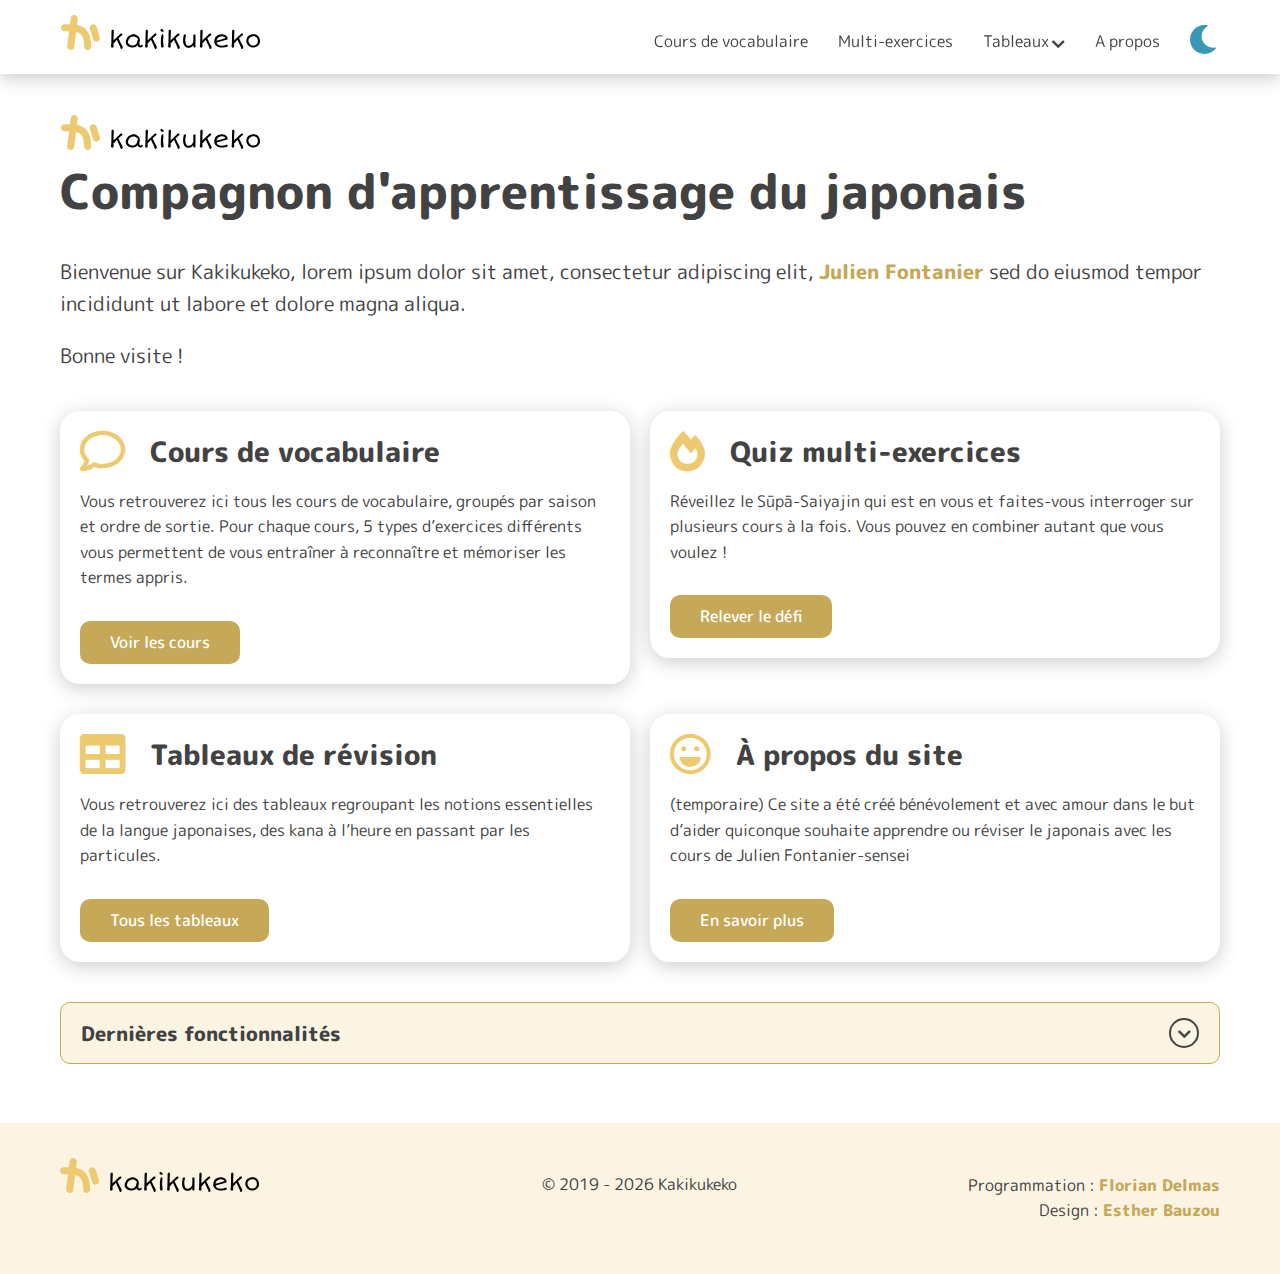
==== commit cd8074ee: "bundled scripts + finished preload setup + minor fixes" ====
--- a/index.html
+++ b/index.html
@@ -8,7 +8,7 @@
   <link rel="stylesheet" href="styles/css/index.css">
   <link rel="stylesheet" href="styles/css/iconfont.css">
 </head>
-<body>
+<body class="preload"></body>
 
   <nav class="nav">
     <div class="nav-wrapper wrapper">
@@ -164,10 +164,6 @@
     </div>
   </footer>
 
-  <script src="scripts/darkmode.js"></script>
-  <script src="scripts/dropdown.js"></script>
-  <script src="scripts/accordion.js"></script>
-  <script src="scripts/nav-tabs.js"></script>
-  <script src="scripts/menu.js"></script>
+  <script type="module" src="scripts/index.js"></script>
 </body>
 </html>--- a/styles/css/index.css
+++ b/styles/css/index.css
@@ -41,7 +41,7 @@
   font-weight: 900;
   font-style: normal;
 }
-:root {
+.lightmode {
   --color-body: #fff;
   --color-text: #424242;
   --color-primary: #C5A858;
@@ -75,19 +75,58 @@
   --logo-img-path: url("../../assets/img/kakikukeko-logo-darkmode.svg");
 }
 
+* {
+  transition: color ease 0.05s, background-color ease 0.2s;
+  box-sizing: border-box;
+}
+
+.preload * {
+  transition: none !important;
+}
+
+body {
+  margin: 0;
+  padding-bottom: 288px;
+  background-color: var(--color-body);
+  color: var(--color-text);
+  font-family: "m plus rounded 1c", sans-serif;
+  min-height: 100vh;
+  position: relative;
+}
+@media screen and (min-width: 943px) {
+  body {
+    padding-bottom: 150px;
+  }
+}
+
+a {
+  text-decoration: none;
+}
+
+p, ul {
+  line-height: 160%;
+}
+p a, ul a {
+  color: var(--color-primary);
+  text-decoration: none;
+  font-weight: bold;
+}
+
 .wrapper {
   max-width: 1200px;
   margin: auto;
   padding: 0 20px;
 }
+.wrapper-inner {
+  max-width: 800px;
+}
 
 .main {
-  padding: 30px 0 50px;
-  margin-top: 60px;
-}
-@media screen and (min-width: 768px) {
+  padding: 100px 0 60px;
+}
+@media screen and (min-width: 630px) {
   .main {
-    margin-top: 75px;
+    padding: 115px 0 60px;
   }
 }
 
@@ -104,7 +143,7 @@
   column-gap: 20px;
   row-gap: 30px;
 }
-@media screen and (min-width: 768px) {
+@media screen and (min-width: 630px) {
   .grid-2 {
     grid-template-columns: repeat(2, 1fr);
   }
@@ -115,14 +154,44 @@
   column-gap: 20px;
   row-gap: 30px;
 }
-@media screen and (min-width: 768px) {
+@media screen and (min-width: 630px) {
   .grid-3 {
     grid-template-columns: repeat(2, 1fr);
   }
 }
-@media screen and (min-width: 892px) {
+@media screen and (min-width: 943px) {
   .grid-3 {
     grid-template-columns: repeat(3, 1fr);
+  }
+}
+
+.nogap {
+  gap: 0;
+}
+.nogap-row {
+  row-gap: 0;
+}
+.nogap-col {
+  column-gap: 0;
+}
+
+.center-blocks {
+  margin-left: auto;
+  margin-right: auto;
+}
+.center-text {
+  text-align: center;
+}
+
+.justiflex {
+  display: flex;
+  gap: 10px;
+  justify-content: space-between;
+}
+@media screen and (min-width: 630px) {
+  .justiflex {
+    gap: 20px;
+    justify-content: flex-start;
   }
 }
 
@@ -132,7 +201,7 @@
   margin-top: 0;
   line-height: 130%;
 }
-@media screen and (min-width: 768px) {
+@media screen and (min-width: 630px) {
   .page-title {
     font-size: 3rem;
   }
@@ -175,6 +244,9 @@
 .exercise-word {
   font-size: 3rem;
   font-weight: 300;
+  display: block;
+  text-align: center;
+  margin: 40px 0;
 }
 
 .flex-heading {
@@ -187,7 +259,7 @@
   margin-right: 25px;
   font-size: 2em;
 }
-@media screen and (min-width: 768px) {
+@media screen and (min-width: 630px) {
   .flex-heading--icon {
     font-size: 1.5em;
   }
@@ -202,36 +274,10 @@
   margin-bottom: 10px;
 }
 
-* {
-  transition: color ease 0.1s, background-color ease 0.2s;
-  box-sizing: border-box;
-}
-
-body {
-  margin: 0;
-  padding: 0;
-  background-color: var(--color-body);
-  color: var(--color-text);
-  font-family: "m plus rounded 1c", sans-serif;
-}
-
-a {
-  text-decoration: none;
-}
-
-p, ul {
-  line-height: 160%;
-}
-p a, ul a {
-  color: var(--color-primary);
-  text-decoration: none;
-  font-weight: bold;
-}
-
 .nav {
   overflow: auto;
 }
-@media screen and (min-width: 892px) {
+@media screen and (min-width: 943px) {
   .nav {
     position: fixed;
     top: 0;
@@ -263,7 +309,7 @@
   background-color: var(--color-body);
   box-shadow: 0px 5px 16px 0px var(--color-shadow);
 }
-@media screen and (min-width: 892px) {
+@media screen and (min-width: 943px) {
   .nav-header {
     display: inline-block;
     position: static;
@@ -281,7 +327,7 @@
   background: url(../../assets/img/kakikukeko-logo-mobile.svg) no-repeat;
   background-size: contain;
 }
-@media screen and (min-width: 892px) {
+@media screen and (min-width: 943px) {
   .nav-header--logo {
     background: var(--logo-img-path) no-repeat center;
     width: 200px;
@@ -296,7 +342,7 @@
   flex-direction: column;
   justify-content: space-between;
 }
-@media screen and (min-width: 892px) {
+@media screen and (min-width: 943px) {
   .nav-header-hamburger {
     display: none;
   }
@@ -330,7 +376,7 @@
   visibility: hidden;
   transition: opacity ease 0.2s, visibility ease 0.2s, background-color ease 0.2s;
 }
-@media screen and (min-width: 892px) {
+@media screen and (min-width: 943px) {
   .nav-container {
     visibility: visible;
     opacity: 1;
@@ -357,7 +403,7 @@
   margin: 0 0 50px;
   font-size: 1.25rem;
 }
-@media screen and (min-width: 892px) {
+@media screen and (min-width: 943px) {
   .nav-menu {
     display: flex;
     margin: 0;
@@ -375,7 +421,7 @@
 .nav-menu-item--link:hover {
   color: var(--color-primary);
 }
-@media screen and (min-width: 892px) {
+@media screen and (min-width: 943px) {
   .nav-menu-item--link {
     padding: 20px 0 20px 30px;
     font-size: 1rem;
@@ -391,12 +437,12 @@
 .nav-menu-item .icon-chevron-left-rotated {
   transform: rotate(90deg);
 }
-@media screen and (min-width: 892px) {
+@media screen and (min-width: 943px) {
   .nav-menu-item .icon-chevron-left-rotated {
     transform: rotate(-90deg);
   }
 }
-@media screen and (min-width: 892px) {
+@media screen and (min-width: 943px) {
   .nav-menu-item .icon-chevron-left {
     padding: 0;
     padding-right: 3px;
@@ -407,7 +453,7 @@
   color: var(--color-text);
   position: relative;
 }
-@media screen and (min-width: 892px) {
+@media screen and (min-width: 943px) {
   .nav-menu-dropdown:hover > .nav-menu-dropdown-list {
     opacity: 1;
     visibility: visible;
@@ -422,7 +468,7 @@
   max-height: 0;
   overflow: hidden;
 }
-@media screen and (min-width: 892px) {
+@media screen and (min-width: 943px) {
   .nav-menu-dropdown-list {
     position: absolute;
     opacity: 0;
@@ -458,12 +504,15 @@
 .footer {
   background-color: var(--color-primary-background);
   padding: 50px 0;
+  position: absolute;
+  bottom: 0;
+  width: 100%;
 }
 .footer-grid {
   display: grid;
   text-align: center;
 }
-@media screen and (min-width: 892px) {
+@media screen and (min-width: 943px) {
   .footer-grid {
     grid-template-columns: repeat(3, 1fr);
   }
@@ -474,7 +523,7 @@
   height: 35px;
   margin: 0 auto 50px;
 }
-@media screen and (min-width: 892px) {
+@media screen and (min-width: 943px) {
   .footer--logo {
     margin: -15px 0 0;
   }
@@ -482,7 +531,7 @@
 .footer-credits {
   margin-top: 30px;
 }
-@media screen and (min-width: 892px) {
+@media screen and (min-width: 943px) {
   .footer-credits {
     margin: 0;
     text-align: right;
@@ -501,7 +550,7 @@
   display: flex;
   align-items: center;
 }
-@media screen and (min-width: 892px) {
+@media screen and (min-width: 943px) {
   .mode-mob {
     display: none;
   }
@@ -553,7 +602,7 @@
   cursor: pointer;
   display: none;
 }
-@media screen and (min-width: 892px) {
+@media screen and (min-width: 943px) {
   .mode-dsk {
     display: inline-block;
   }
@@ -633,11 +682,13 @@
   font-size: 1rem;
 }
 
+.check {
+  margin: 20px 0;
+}
 .check-container {
   display: inline-block;
   position: relative;
   padding-left: 30px;
-  margin-bottom: 20px;
   cursor: pointer;
   user-select: none;
 }
@@ -715,6 +766,11 @@
   align-items: center;
   justify-content: center;
 }
+.button-inner-container-right {
+  display: flex;
+  align-items: center;
+  justify-content: flex-start;
+}
 .button-form, .button-primary, .button-secondary, .button-dropdown {
   display: inline-block;
   cursor: pointer;
@@ -732,13 +788,31 @@
   font-size: 1.5rem;
   line-height: 0;
 }
-.button-form .icon-file:before, .button-primary .icon-file:before, .button-secondary .icon-file:before, .button-dropdown .icon-file:before {
-  margin-right: 10px;
+.button-item {
+  display: block;
+  cursor: pointer;
+  color: var(--color-text);
+  background-color: var(--color-body);
+  border: 2px solid var(--color-primary);
+  padding: 10px 30px;
+  font-family: inherit;
+  font-size: 1.25rem;
+  font-weight: 500;
+  border-radius: 10px;
+  transition: all ease 0.2s;
+}
+.button-item span[class*=icon-] {
+  color: var(--color-primary);
+  margin-right: 25px;
+  font-size: 2rem;
+}
+.button-item:hover {
+  background-color: var(--color-primary-background);
 }
 .button-form {
   color: var(--color-body);
   background-color: var(--color-secondary);
-  font-weight: bold;
+  font-weight: 500;
 }
 .button-form:hover {
   opacity: 0.8;
@@ -746,7 +820,7 @@
 .button-primary {
   color: var(--color-body);
   background-color: var(--color-primary);
-  font-weight: bold;
+  font-weight: 500;
 }
 .button-primary:hover {
   opacity: 0.8;
@@ -821,18 +895,21 @@
   opacity: 1;
 }
 
-.box-info {
+.box-info, .box-info-alt {
   background-color: var(--color-primary-background);
   border: 1px solid var(--color-primary);
   border-radius: 10px;
-  padding: 20px;
-}
-.box-info--heading {
+  padding: 15px 20px;
+}
+.box-info--heading, .box-info-alt--heading {
   margin: 0;
   font-size: 1.25rem;
 }
-.box-info--text {
+.box-info--text, .box-info-alt--text {
   margin-bottom: 0;
+}
+.box-info-alt {
+  border: none;
 }
 .box-item {
   border-radius: 20px;
@@ -930,7 +1007,7 @@
 .tcontainer-header {
   padding: 20px;
 }
-@media screen and (min-width: 768px) {
+@media screen and (min-width: 630px) {
   .tcontainer-header {
     display: flex;
     justify-content: space-between;
@@ -951,7 +1028,7 @@
   margin-top: 30px;
   gap: 20px;
 }
-@media screen and (min-width: 768px) {
+@media screen and (min-width: 630px) {
   .tcontainer-header-controls {
     margin: 0;
   }
@@ -1007,7 +1084,7 @@
   gap: 10px;
   margin-top: 20px;
 }
-@media screen and (min-width: 768px) {
+@media screen and (min-width: 630px) {
   .multiselect {
     grid-template-columns: repeat(2, 1fr);
   }
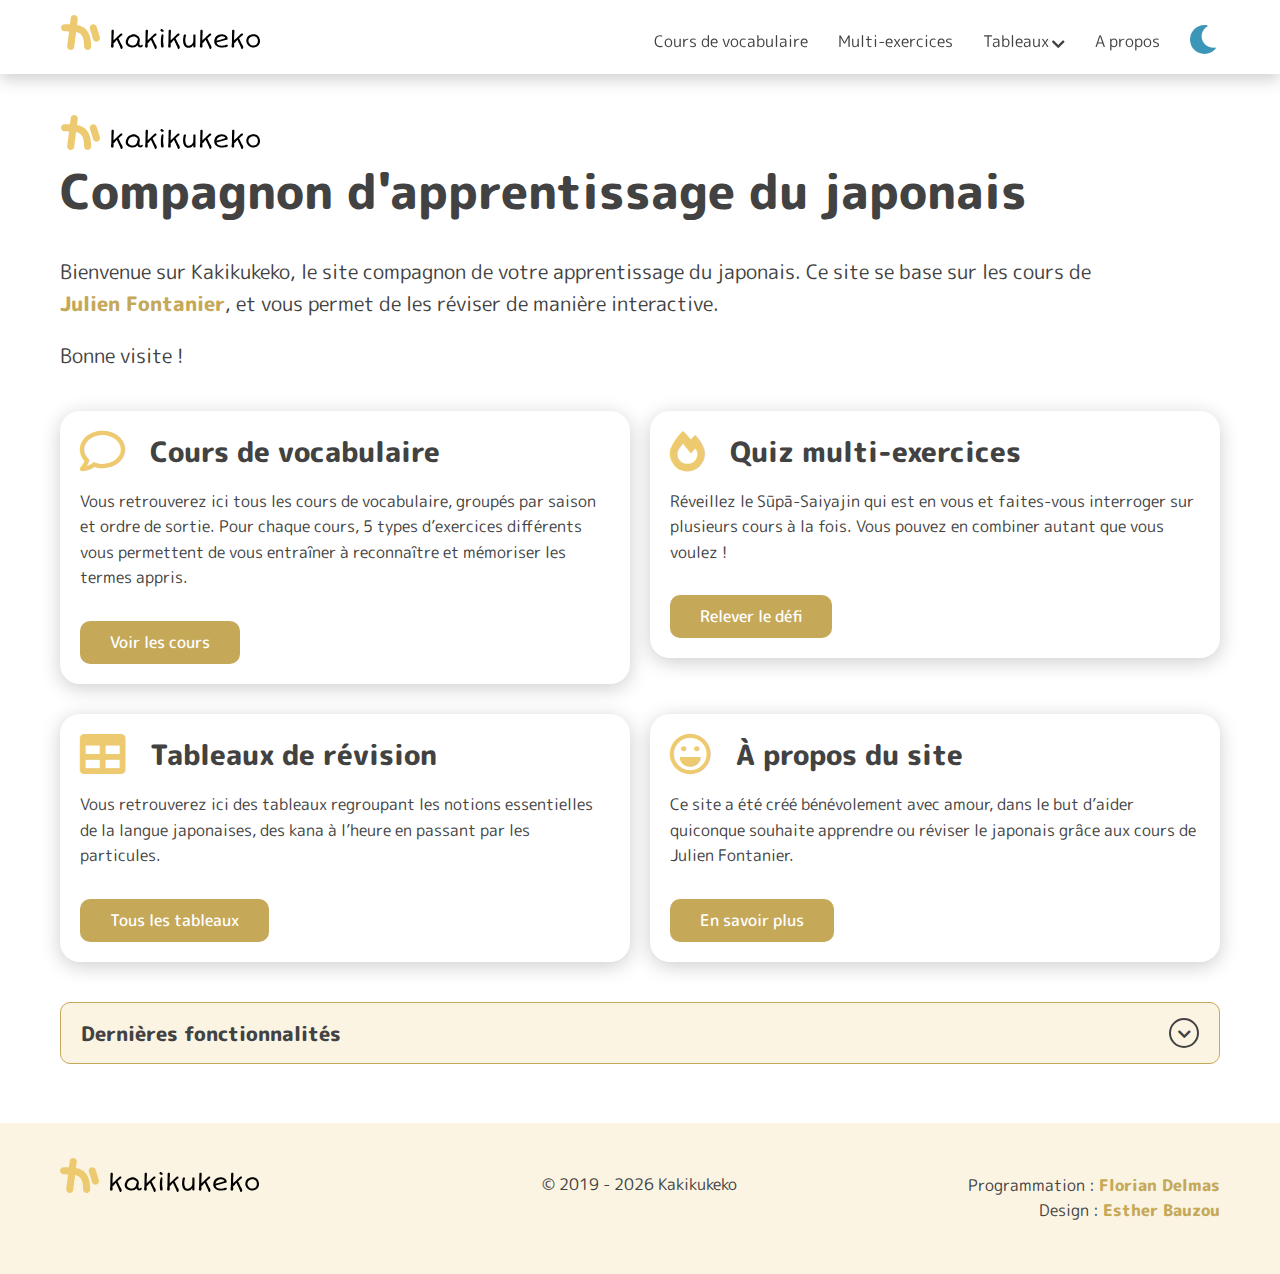
==== commit d44e3117: "added all content except individual tables" ====
--- a/index.html
+++ b/index.html
@@ -5,6 +5,7 @@
   <meta http-equiv="X-UA-Compatible" content="IE=edge">
   <meta name="viewport" content="width=device-width, initial-scale=1.0">
   <title>Accueil | Kakikukeko</title>
+  <script type="module" src="scripts/darkmode.js"></script>
   <link rel="stylesheet" href="styles/css/index.css">
   <link rel="stylesheet" href="styles/css/iconfont.css">
 </head>
@@ -67,7 +68,7 @@
     <div class="wrapper">
       <div class="logo"></div>
       <h1 class="page-title">Compagnon d'apprentissage du japonais</h1>
-      <p class="regular-text">Bienvenue sur Kakikukeko, lorem ipsum dolor sit amet, consectetur adipiscing elit, <a href="">Julien Fontanier</a> sed do eiusmod tempor incididunt ut labore et dolore magna aliqua.</p>
+      <p class="regular-text">Bienvenue sur Kakikukeko, le site compagnon de votre apprentissage du japonais. Ce site se base sur les cours de <a href="">Julien&nbsp;Fontanier</a>, et vous permet de les réviser de manière interactive.</p>
       <p class="regular-text">Bonne visite !</p>
       <section class="page-section">
         <div class="grid-2">
@@ -119,7 +120,7 @@
                 <span class="icon-smiley flex-heading--icon"></span>
                 À propos du site
               </h2>
-              <p class="box-item--text">(temporaire) Ce site a été créé bénévolement et avec amour dans le but d’aider quiconque souhaite apprendre ou réviser le japonais avec les cours de Julien Fontanier-sensei</p>
+              <p class="box-item--text">Ce site a été créé bénévolement avec amour, dans le but d’aider quiconque souhaite apprendre ou réviser le japonais grâce aux cours de Julien Fontanier.</p>
               <div class="subsection">
                 <a href="a-propos.html" class="button-primary">
                   En savoir plus
@@ -138,11 +139,17 @@
             </div>
             <div class="accordion-content">
               <ul class="box-info--text">
-                <li>Lorem ipsum dolor sit, amet consectetur adipisicing elit. Ab, explicabo.</li>
-                <li>Lorem ipsum, dolor sit amet consectetur adipisicing elit. Voluptatem, asperiores!</li>
-                <li>Lorem ipsum dolor sit, amet consectetur adipisicing elit. Fuga reprehenderit sunt debitis ipsam labore corrupti quasi eaque quam accusantium cupiditate?</li>
-                <li>Lorem ipsum dolor sit amet, consectetur adipisicing elit. Alias, in?</li>
-                <li>Lorem ipsum dolor sit amet.</li>
+                <li><strong>20/12/2020 :</strong> Ajout du cours sur les connecteurs logiques japonais (bonus) et celui sur les unit&#xE9;s de mesure</li>
+                <li><strong>19/12/2020 :</strong> Ajout d&#x27;un cours bonus sur du vocabulaire vu tout au long des cours classiques, merci Jo&#xEB;l !</li>
+                <li><strong>20/11/2020 :</strong> Multiples corrections et am&#xE9;liorations apport&#xE9;es, merci Jo&#xEB;l !</li>
+                <li><strong>12/08/2020 :</strong> Ajout du nouveau cours de vocabulaire : La famille en japonais (poliment). Ajout d&#x27;une liste de remerciement pour les donateurs</li>
+                <li><strong>19/07/2020 :</strong> Suite &#xE0; de nombreuses demandes par mail, j&#x27;ouvre un uTip afin de me soutenir et de couvrir mes charges</li>
+                <li><strong>19/07/2020 :</strong> On peut &#xE0; pr&#xE9;sent saisir le groupe de mots entiers (exemple : &quot;les alentours ou la circonf&#xE9;rence&quot;)</li>
+                <li><strong>05/07/2020 :</strong> Vous n&#x27;avez plus besoin de saisir les espaces en r&#xF4;maji. Correction de deux bugs sur l&#x27;exercice 2 du cours 2</li>
+                <li><strong>08/06/2020 :</strong> Mise en place d&#x27;un shuffle sur les fiches de vocabulaire pour faciliter l&#x27;apprentissage</li>
+                <li><strong>03/06/2020 :</strong> Ajout de la possibilit&#xE9; de masquer certaines colonnes sur les fiches de vocabulaire pour faciliter l&#x27;apprentissage</li>
+                <li><strong>01/06/2020 :</strong> Am&#xE9;lioration des performances</li>
+                <li><strong>31/05/2020 :</strong> Ajout du cours de vocabulaire &quot;La carte du Japon&quot; et &quot;Le num&#xE9;ro des jours&quot;</li>
               </ul>
             </div>
           </div> <!-- .accordion -->
--- a/styles/css/index.css
+++ b/styles/css/index.css
@@ -187,6 +187,7 @@
   display: flex;
   gap: 10px;
   justify-content: space-between;
+  flex-wrap: wrap;
 }
 @media screen and (min-width: 630px) {
   .justiflex {
